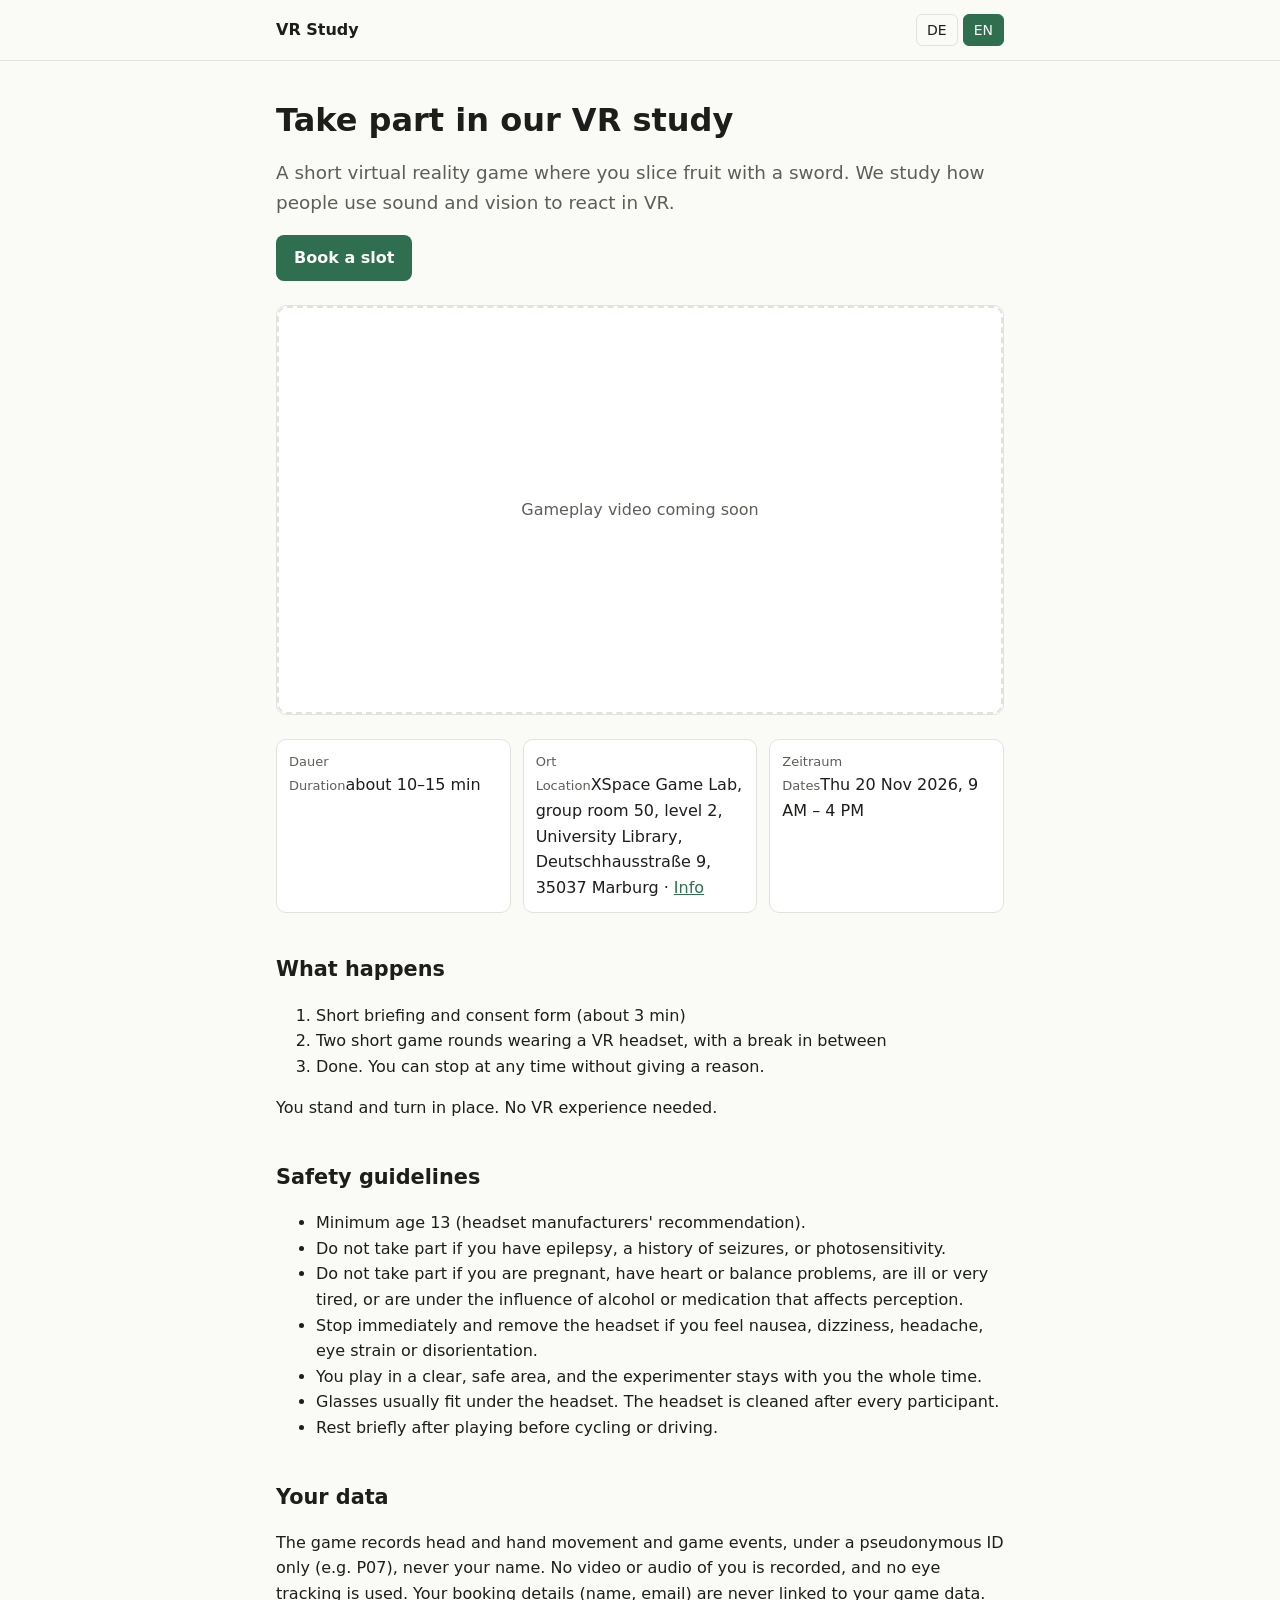
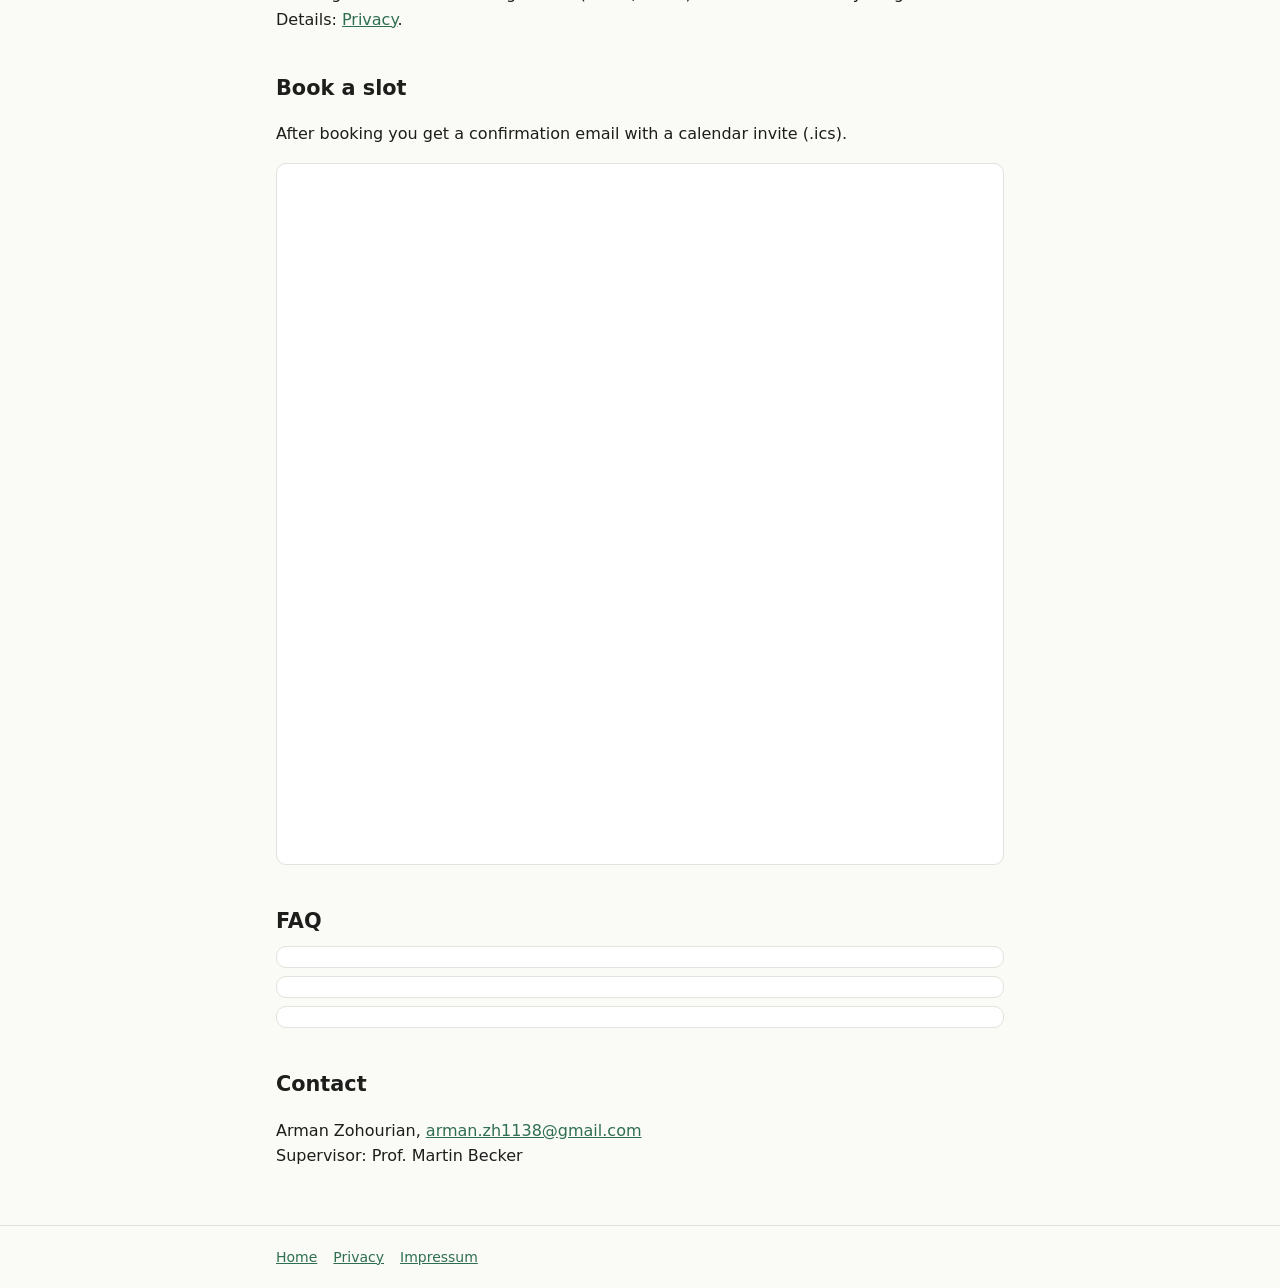
==== index.html @ 27a4a536 "Participant website for VR study Co-Authored-By: Claude Opus 5.5 <noreply@anthropic.com>" ====
<!doctype html><html lang="de"><head><meta charset="utf-8"><meta name="viewport" content="width=device-width,initial-scale=1"><title>VR Study Sign-up</title><link rel="stylesheet" href="style.css"><script src="site.js"></script></head><body>
<header><div class="wrap"><a class="brand" href="index.html"><span data-l="de">VR-Studie</span><span data-l="en">VR Study</span></a><div class="langs"><button data-set="de">DE</button> <button data-set="en">EN</button></div></div></header><main class="wrap">
<div data-l="de">
<h1>Mach mit bei unserer VR-Studie</h1>
<p class="lead">Ein kurzes Virtual-Reality-Spiel, in dem du Früchte mit einem Schwert zerschneidest. Wir untersuchen, wie Menschen Hören und Sehen nutzen, um in VR zu reagieren.</p>
<p><a class="btn" href="#book">Termin buchen</a></p>
</div>
<div data-l="en">
<h1>Take part in our VR study</h1>
<p class="lead">A short virtual reality game where you slice fruit with a sword. We study how people use sound and vision to react in VR.</p>
<p><a class="btn" href="#book">Book a slot</a></p>
</div>

<div class="video">
<video controls playsinline preload="metadata" poster="media/gameplay-poster.jpg" onerror="this.parentNode.classList.add('empty')">
<source src="media/gameplay.mp4" type="video/mp4" onerror="this.parentNode.parentNode.classList.add('empty')">
</video>
<div class="video-missing"><span data-l="de">Gameplay-Video folgt</span><span data-l="en">Gameplay video coming soon</span></div>
</div>

<div class="facts">
<div><b data-l="de">Dauer</b><b data-l="en">Duration</b><span data-l="de">ca. 10–15 Min.</span><span data-l="en">about 10–15 min</span></div>
<div><b data-l="de">Ort</b><b data-l="en">Location</b><span data-l="de">XSpace Game Lab, Gruppenraum 50, Ebene 2, Universitätsbibliothek, Deutschhausstraße 9, 35037 Marburg</span><span data-l="en">XSpace Game Lab, group room 50, level 2, University Library, Deutschhausstraße 9, 35037 Marburg</span> · <a href="https://www.uni-marburg.de/en/university/institutions/service-facilities/xspaces/xspaces-the-spaces/game-lab" target="_blank" rel="noopener">Info</a></div>
<div><b data-l="de">Zeitraum</b><b data-l="en">Dates</b><span data-l="de">Do., 20. Nov. 2026, 9–16 Uhr</span><span data-l="en">Thu 20 Nov 2026, 9 AM – 4 PM</span></div>
</div>

<h2 data-l="de">Ablauf</h2><h2 data-l="en">What happens</h2>
<ol data-l="de"><li>Kurze Einführung und Einverständniserklärung (ca. 3 Min.)</li><li>Zwei kurze Spielrunden mit VR-Brille, mit Pause dazwischen</li><li>Fertig – du kannst jederzeit ohne Angabe von Gründen abbrechen.</li></ol>
<ol data-l="en"><li>Short briefing and consent form (about 3 min)</li><li>Two short game rounds wearing a VR headset, with a break in between</li><li>Done. You can stop at any time without giving a reason.</li></ol>
<p data-l="de">Du stehst und drehst dich auf der Stelle. VR-Erfahrung ist nicht nötig.</p>
<p data-l="en">You stand and turn in place. No VR experience needed.</p>

<h2 data-l="de">Sicherheitshinweise</h2><h2 data-l="en">Safety guidelines</h2>
<ul data-l="de">
<li>Mindestalter 13 Jahre (Herstellerempfehlung für VR-Headsets).</li>
<li>Nicht teilnehmen bei Epilepsie, früheren Krampfanfällen oder Lichtempfindlichkeit.</li>
<li>Nicht teilnehmen bei Schwangerschaft, Herz- oder Gleichgewichtsproblemen, akuter Erkrankung, Müdigkeit oder unter Einfluss von Alkohol oder Medikamenten, die die Wahrnehmung beeinflussen.</li>
<li>Bei Übelkeit, Schwindel, Kopfschmerzen, Augenbeschwerden oder Desorientierung sofort aufhören und die Brille abnehmen.</li>
<li>Du spielst in einem freien, abgesicherten Bereich; die Versuchsleitung ist die ganze Zeit dabei.</li>
<li>Brillen passen meist unter das Headset. Das Headset wird nach jeder Person gereinigt.</li>
<li>Nach dem Spiel kurz ausruhen, bevor du Fahrrad oder Auto fährst.</li>
</ul>
<ul data-l="en">
<li>Minimum age 13 (headset manufacturers' recommendation).</li>
<li>Do not take part if you have epilepsy, a history of seizures, or photosensitivity.</li>
<li>Do not take part if you are pregnant, have heart or balance problems, are ill or very tired, or are under the influence of alcohol or medication that affects perception.</li>
<li>Stop immediately and remove the headset if you feel nausea, dizziness, headache, eye strain or disorientation.</li>
<li>You play in a clear, safe area, and the experimenter stays with you the whole time.</li>
<li>Glasses usually fit under the headset. The headset is cleaned after every participant.</li>
<li>Rest briefly after playing before cycling or driving.</li>
</ul>

<h2 data-l="de">Deine Daten</h2><h2 data-l="en">Your data</h2>
<p data-l="de">Im Spiel werden Kopf- und Handbewegungen sowie Spielereignisse aufgezeichnet – nur unter einer anonymen Kennung (z.&nbsp;B. P07), nicht unter deinem Namen. Es werden keine Video- oder Tonaufnahmen von dir gemacht und kein Eye-Tracking genutzt. Deine Buchungsdaten (Name, E-Mail) werden nie mit deinen Spieldaten verknüpft. Details: <a href="privacy.html">Datenschutz</a>.</p>
<p data-l="en">The game records head and hand movement and game events, under a pseudonymous ID only (e.g. P07), never your name. No video or audio of you is recorded, and no eye tracking is used. Your booking details (name, email) are never linked to your game data. Details: <a href="privacy.html">Privacy</a>.</p>

<h2 id="book" data-l="de">Termin buchen</h2><h2 data-l="en">Book a slot</h2>
<p data-l="de">Nach der Buchung bekommst du eine Bestätigung per E-Mail mit Kalendereintrag (.ics).</p>
<p data-l="en">After booking you get a confirmation email with a calendar invite (.ics).</p>
<div id="cal" class="calbox"><div class="missing"><span class="todo">[Booking calendar appears here once CAL_LINK is set in site.js]</span></div></div>

<h2>FAQ</h2>
<details><summary data-l="de">Ist das gefährlich?</summary><summary data-l="en">Is it safe?</summary><p data-l="de">Das Spiel ist ruhig und du stehst in einem freien Bereich. Wenn dir unwohl wird, hörst du einfach auf.</p><p data-l="en">The game is gentle and you stand in a clear area. If you feel unwell, just stop.</p></details>
<details><summary data-l="de">Kann ich meine Teilnahme zurückziehen?</summary><summary data-l="en">Can I withdraw?</summary><p data-l="de">Ja, jederzeit. Schreib uns einfach an <a href="mailto:arman.zh1138@gmail.com">arman.zh1138@gmail.com</a>.</p><p data-l="en">Yes, at any time. Just email <a href="mailto:arman.zh1138@gmail.com">arman.zh1138@gmail.com</a>.</p></details>
<details><summary data-l="de">Ich muss absagen.</summary><summary data-l="en">I need to cancel.</summary><p data-l="de">Nutze den Link in deiner Bestätigungs-E-Mail.</p><p data-l="en">Use the link in your confirmation email.</p></details>

<h2 data-l="de">Kontakt</h2><h2 data-l="en">Contact</h2>
<p>Arman Zohourian, <a href="mailto:arman.zh1138@gmail.com">arman.zh1138@gmail.com</a><br><span data-l="de">Betreuung:</span><span data-l="en">Supervisor:</span> Prof. Martin Becker</p>
</main><footer><div class="wrap"><a href="index.html"><span data-l="de">Start</span><span data-l="en">Home</span></a><a href="privacy.html"><span data-l="de">Datenschutz</span><span data-l="en">Privacy</span></a><a href="impressum.html">Impressum</a></div></footer></body></html>
---- style.css ----
:root{--bg:#fafaf7;--fg:#1d1d1b;--muted:#5e5e58;--card:#fff;--line:#e3e2dc;--accent:#2f6f4f;--warn-bg:#fff6d6;--warn-fg:#6b5300}
@media (prefers-color-scheme:dark){:root{--bg:#141413;--fg:#ecebe6;--muted:#a3a29b;--card:#1e1e1c;--line:#33332f;--accent:#7fc4a0;--warn-bg:#3a3214;--warn-fg:#f3dc8a}}
*{box-sizing:border-box}
body{margin:0;background:var(--bg);color:var(--fg);font:16px/1.6 system-ui,-apple-system,"Segoe UI",sans-serif}
.wrap{max-width:760px;margin:0 auto;padding:0 16px}
header{border-bottom:1px solid var(--line)}
header .wrap{display:flex;justify-content:space-between;align-items:center;padding:14px 16px}
header a.brand{font-weight:700;color:var(--fg);text-decoration:none}
.langs button{background:none;border:1px solid var(--line);color:var(--fg);padding:4px 10px;border-radius:6px;cursor:pointer;font:inherit;font-size:14px}
.langs button[aria-pressed=true]{background:var(--accent);color:var(--bg);border-color:var(--accent)}
h1{font-size:2rem;line-height:1.2;margin:40px 0 12px}
h2{font-size:1.3rem;margin:40px 0 8px}
p.lead{font-size:1.15rem;color:var(--muted)}
a{color:var(--accent)}
.facts{display:grid;grid-template-columns:repeat(auto-fit,minmax(160px,1fr));gap:12px;margin:24px 0}
.facts div{background:var(--card);border:1px solid var(--line);border-radius:10px;padding:12px}
.facts b{display:block;font-size:13px;color:var(--muted);font-weight:500}
.btn{display:inline-block;background:var(--accent);color:var(--bg);padding:10px 18px;border-radius:8px;text-decoration:none;font-weight:600}
.todo{background:var(--warn-bg);color:var(--warn-fg);padding:0 4px;border-radius:4px}
.calbox{background:var(--card);border:1px solid var(--line);border-radius:10px;min-height:200px;overflow:hidden}
.calbox iframe{width:100%;height:700px;border:0;display:block}
.calbox .missing{padding:24px}
details{background:var(--card);border:1px solid var(--line);border-radius:10px;padding:10px 14px;margin:8px 0}
summary{cursor:pointer;font-weight:600}
footer{border-top:1px solid var(--line);margin-top:56px;padding:20px 0;font-size:14px;color:var(--muted)}
footer a{margin-right:16px}
[data-l]{display:none}
html[lang=de] [data-l=de],html[lang=en] [data-l=en]{display:revert}
.video{position:relative;aspect-ratio:16/9;background:var(--card);border:1px solid var(--line);border-radius:10px;overflow:hidden;margin:24px 0}
.video video{width:100%;height:100%;display:block;object-fit:cover;background:#000}
.video-missing{display:none;position:absolute;inset:0;align-items:center;justify-content:center;color:var(--muted);border:2px dashed var(--line);border-radius:10px}
.video.empty video{display:none}
.video.empty .video-missing{display:flex}
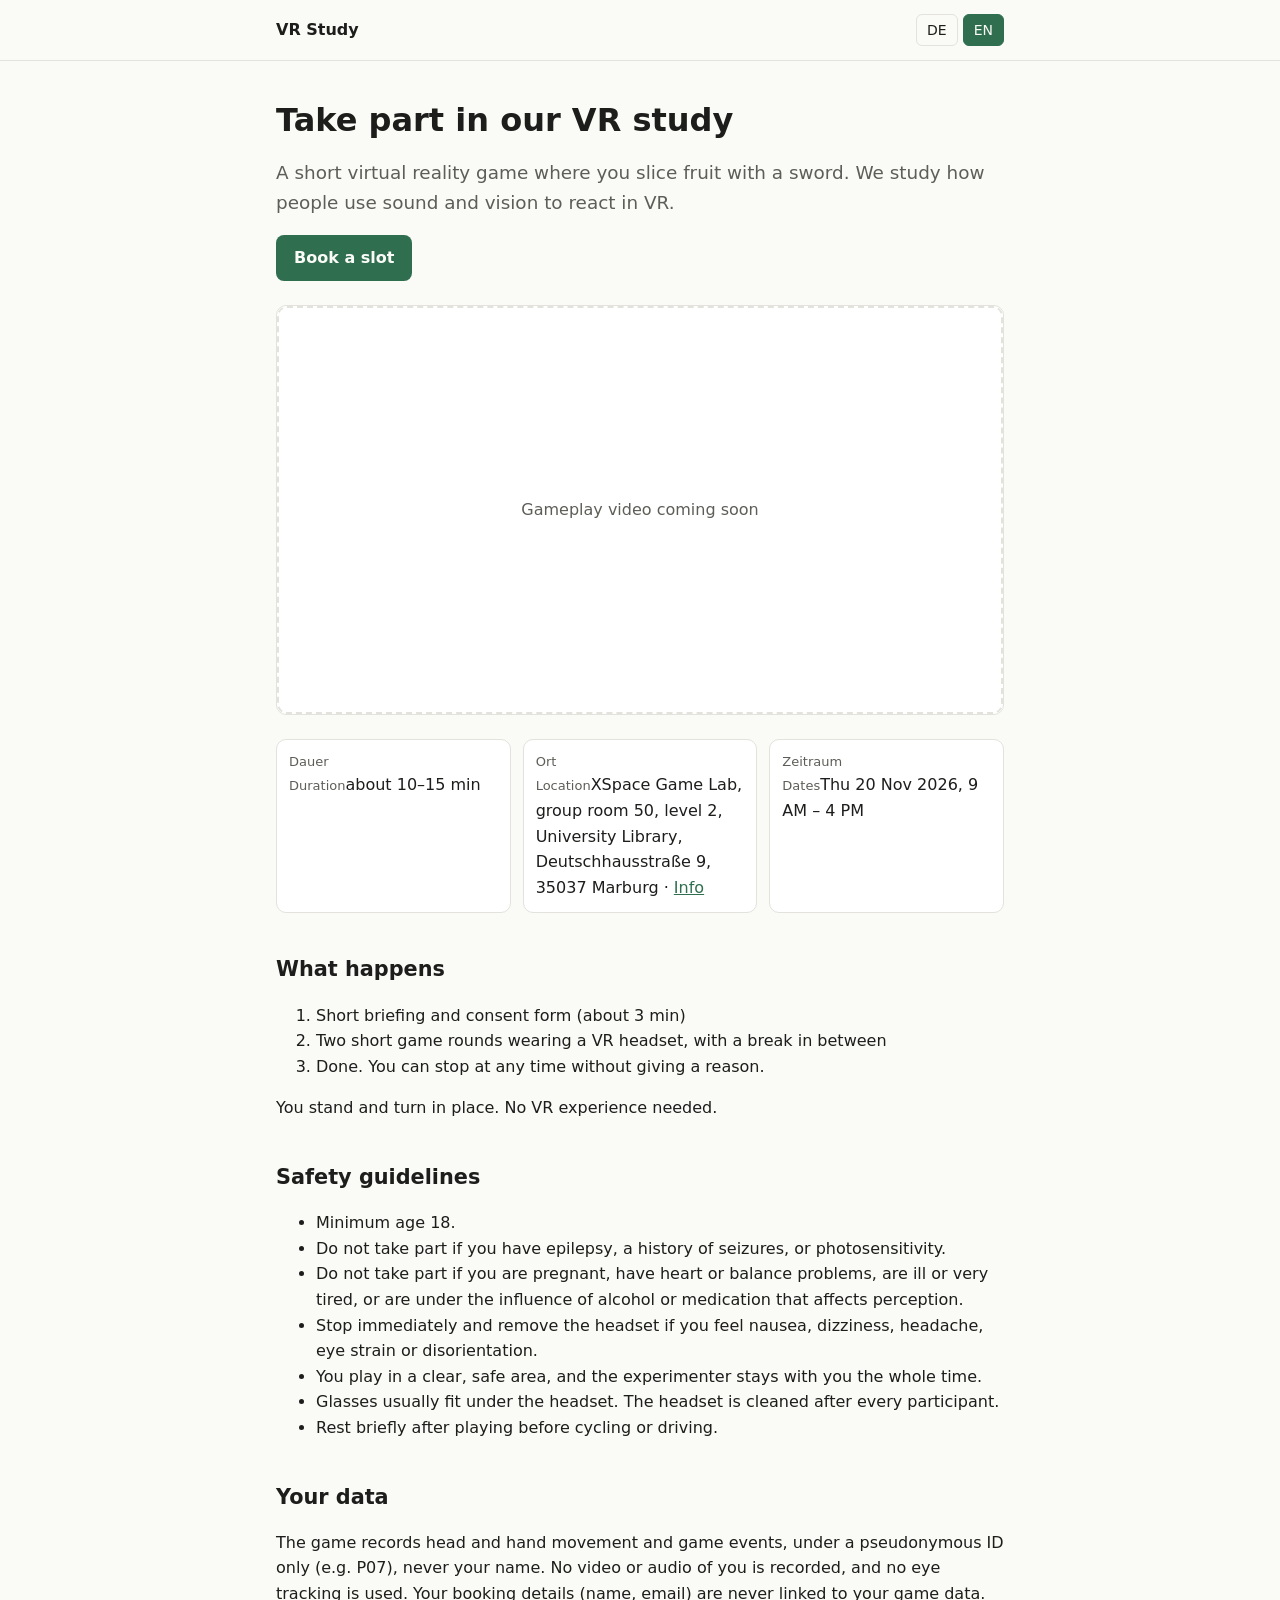
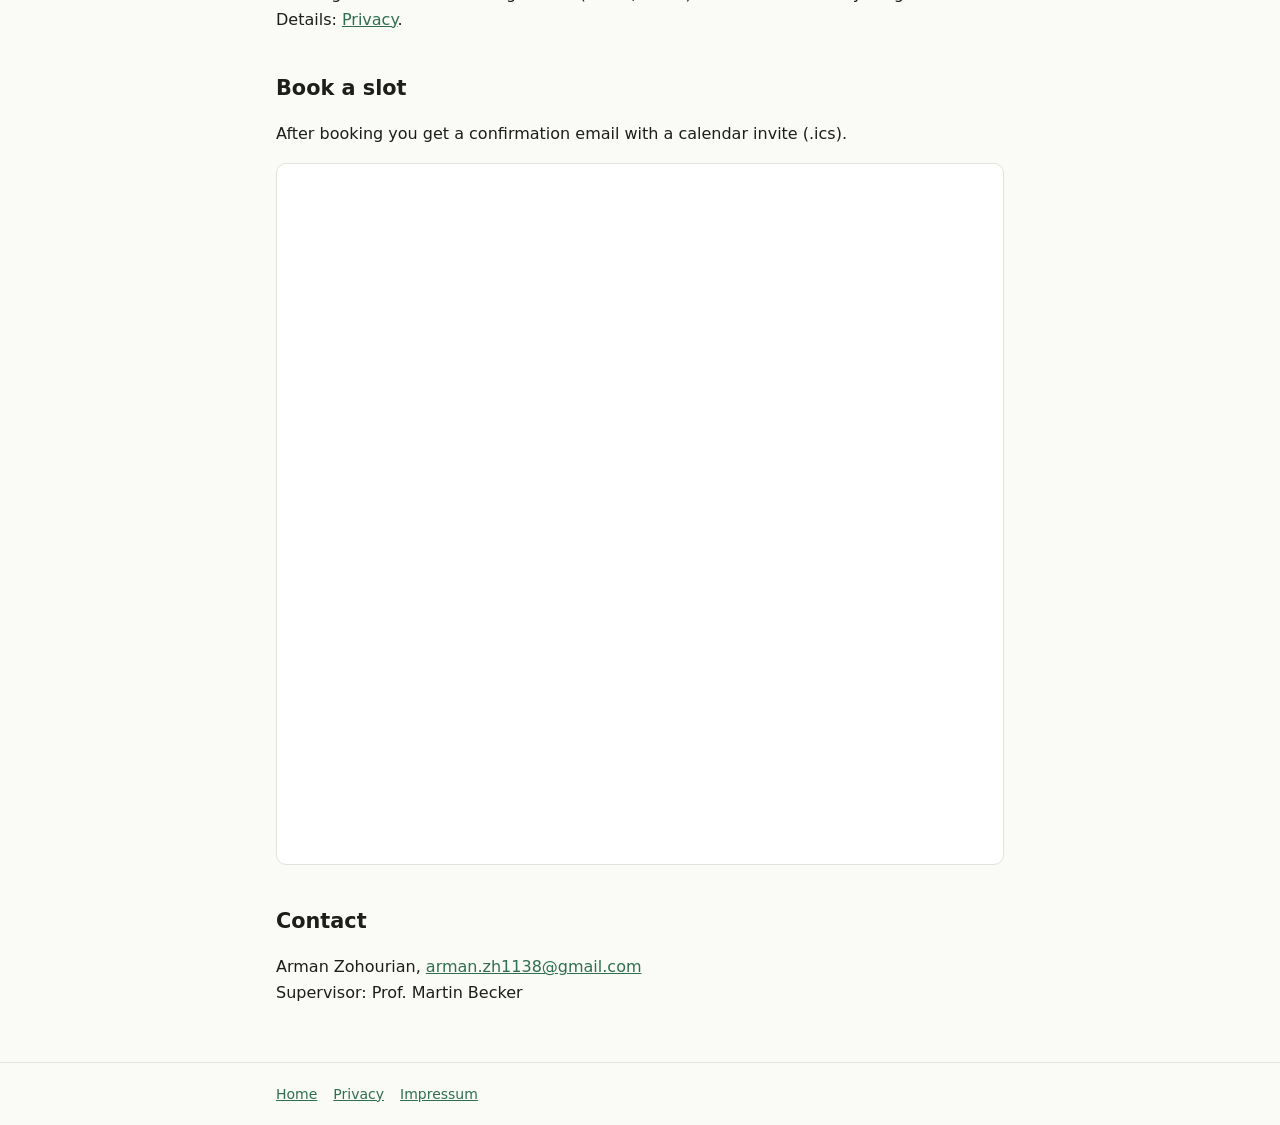
==== commit 21f35ed5: "Min age 18, remove FAQ Co-Authored-By: Claude Opus 5.5 <noreply@anthropic.com>" ====
--- a/index.html
+++ b/index.html
@@ -32,7 +32,7 @@
 
 <h2 data-l="de">Sicherheitshinweise</h2><h2 data-l="en">Safety guidelines</h2>
 <ul data-l="de">
-<li>Mindestalter 13 Jahre (Herstellerempfehlung für VR-Headsets).</li>
+<li>Mindestalter 18 Jahre.</li>
 <li>Nicht teilnehmen bei Epilepsie, früheren Krampfanfällen oder Lichtempfindlichkeit.</li>
 <li>Nicht teilnehmen bei Schwangerschaft, Herz- oder Gleichgewichtsproblemen, akuter Erkrankung, Müdigkeit oder unter Einfluss von Alkohol oder Medikamenten, die die Wahrnehmung beeinflussen.</li>
 <li>Bei Übelkeit, Schwindel, Kopfschmerzen, Augenbeschwerden oder Desorientierung sofort aufhören und die Brille abnehmen.</li>
@@ -41,7 +41,7 @@
 <li>Nach dem Spiel kurz ausruhen, bevor du Fahrrad oder Auto fährst.</li>
 </ul>
 <ul data-l="en">
-<li>Minimum age 13 (headset manufacturers' recommendation).</li>
+<li>Minimum age 18.</li>
 <li>Do not take part if you have epilepsy, a history of seizures, or photosensitivity.</li>
 <li>Do not take part if you are pregnant, have heart or balance problems, are ill or very tired, or are under the influence of alcohol or medication that affects perception.</li>
 <li>Stop immediately and remove the headset if you feel nausea, dizziness, headache, eye strain or disorientation.</li>
@@ -59,11 +59,6 @@
 <p data-l="en">After booking you get a confirmation email with a calendar invite (.ics).</p>
 <div id="cal" class="calbox"><div class="missing"><span class="todo">[Booking calendar appears here once CAL_LINK is set in site.js]</span></div></div>
 
-<h2>FAQ</h2>
-<details><summary data-l="de">Ist das gefährlich?</summary><summary data-l="en">Is it safe?</summary><p data-l="de">Das Spiel ist ruhig und du stehst in einem freien Bereich. Wenn dir unwohl wird, hörst du einfach auf.</p><p data-l="en">The game is gentle and you stand in a clear area. If you feel unwell, just stop.</p></details>
-<details><summary data-l="de">Kann ich meine Teilnahme zurückziehen?</summary><summary data-l="en">Can I withdraw?</summary><p data-l="de">Ja, jederzeit. Schreib uns einfach an <a href="mailto:arman.zh1138@gmail.com">arman.zh1138@gmail.com</a>.</p><p data-l="en">Yes, at any time. Just email <a href="mailto:arman.zh1138@gmail.com">arman.zh1138@gmail.com</a>.</p></details>
-<details><summary data-l="de">Ich muss absagen.</summary><summary data-l="en">I need to cancel.</summary><p data-l="de">Nutze den Link in deiner Bestätigungs-E-Mail.</p><p data-l="en">Use the link in your confirmation email.</p></details>
-
 <h2 data-l="de">Kontakt</h2><h2 data-l="en">Contact</h2>
 <p>Arman Zohourian, <a href="mailto:arman.zh1138@gmail.com">arman.zh1138@gmail.com</a><br><span data-l="de">Betreuung:</span><span data-l="en">Supervisor:</span> Prof. Martin Becker</p>
 </main><footer><div class="wrap"><a href="index.html"><span data-l="de">Start</span><span data-l="en">Home</span></a><a href="privacy.html"><span data-l="de">Datenschutz</span><span data-l="en">Privacy</span></a><a href="impressum.html">Impressum</a></div></footer></body></html>
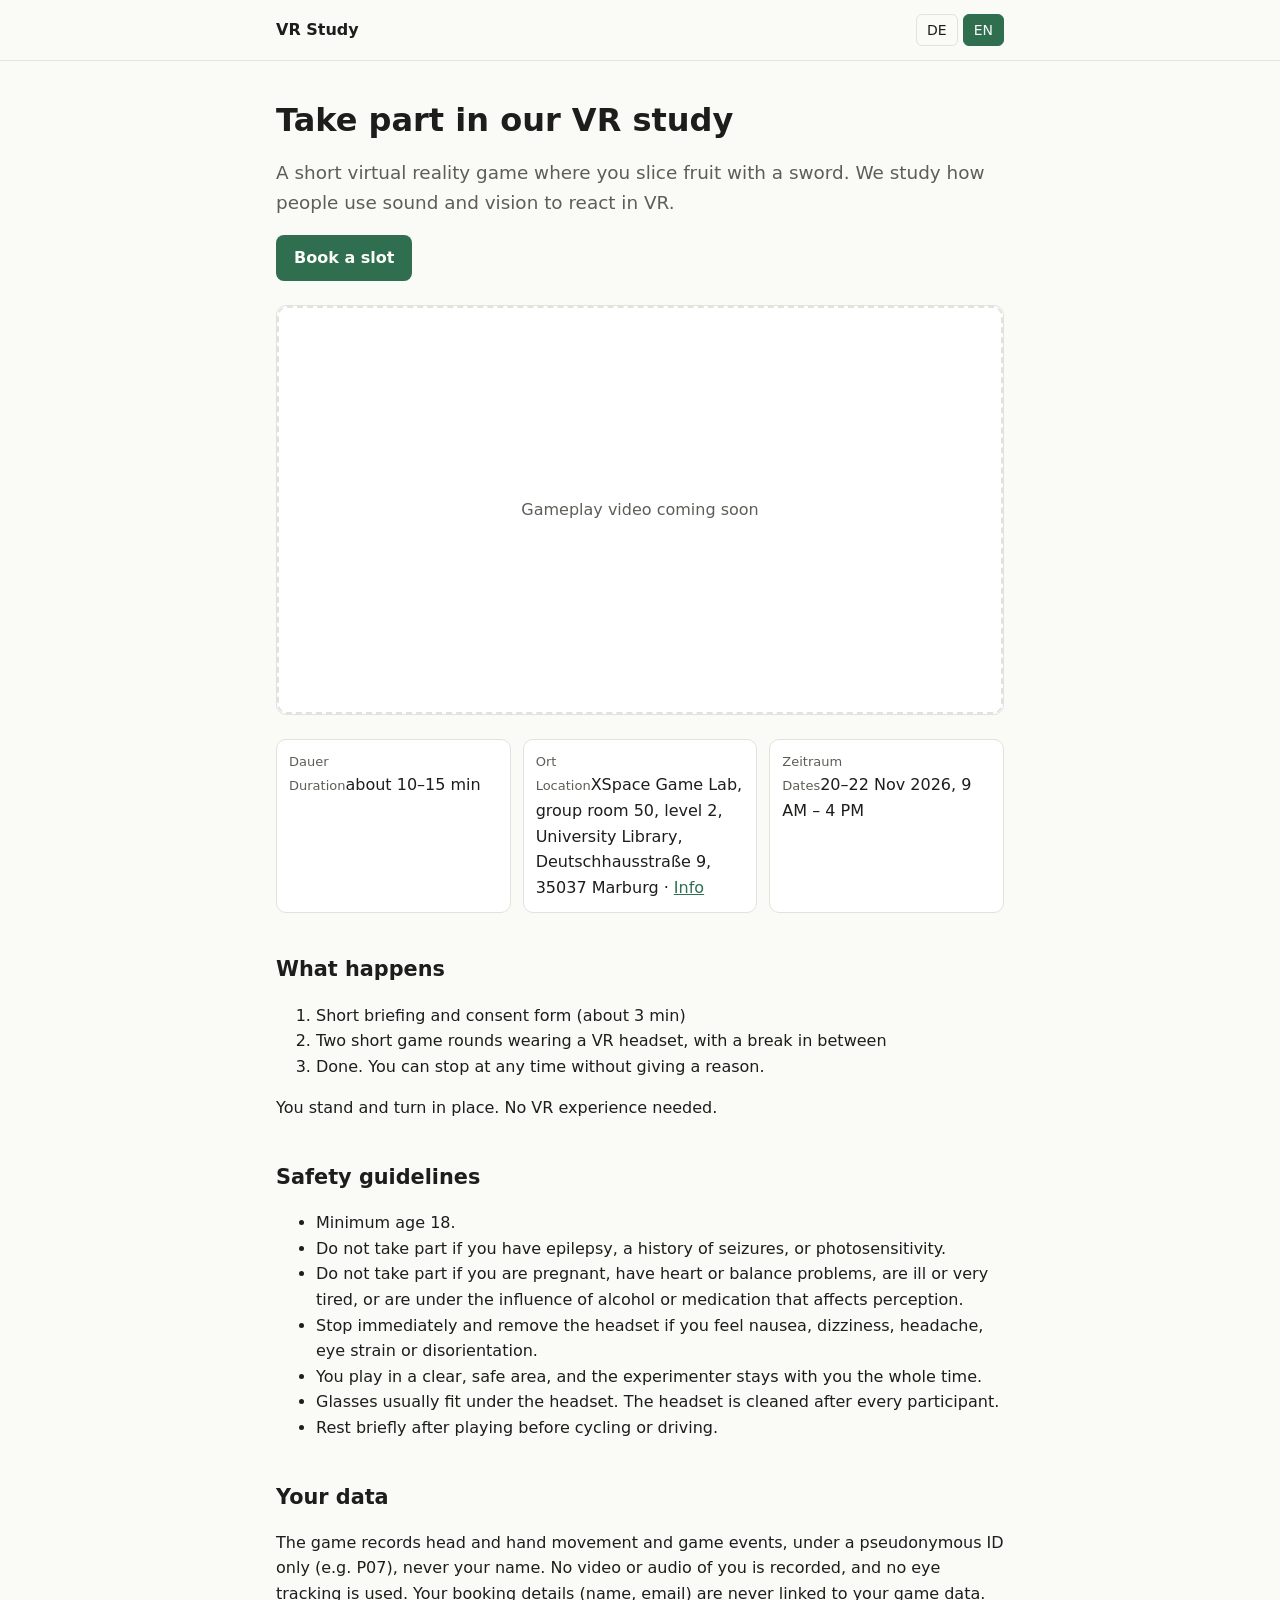
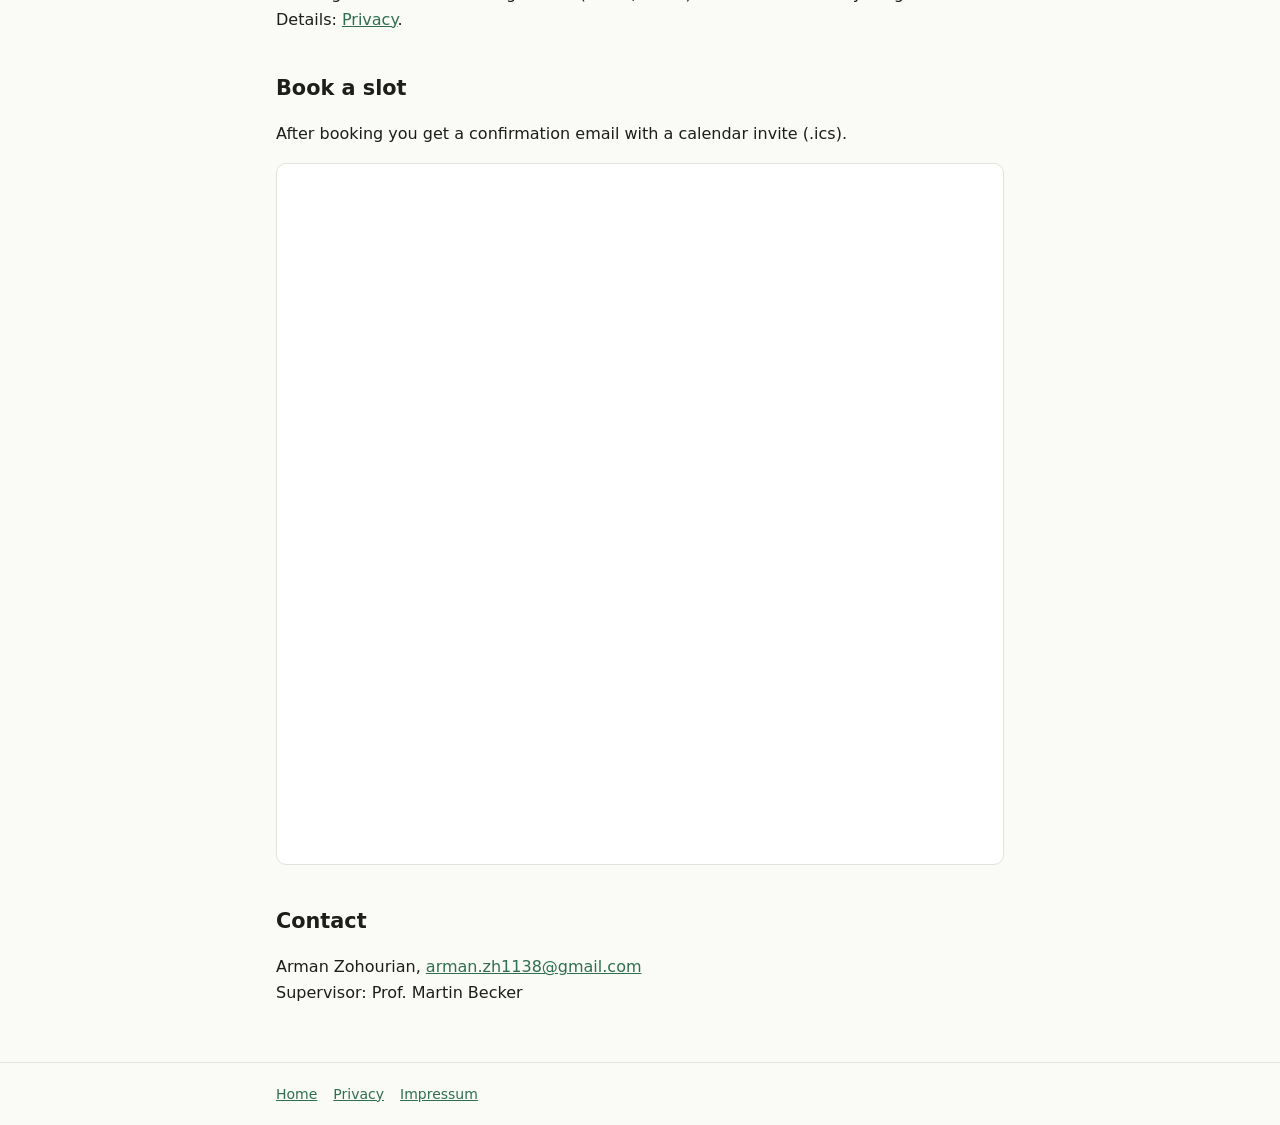
==== commit 01d47c58: "Dates: 20-22 Nov Co-Authored-By: Claude Opus 5.5 <noreply@anthropic.com>" ====
--- a/index.html
+++ b/index.html
@@ -12,7 +12,7 @@
 </div>
 
 <div class="video">
-<video controls playsinline preload="metadata" poster="media/gameplay-poster.jpg" onerror="this.parentNode.classList.add('empty')">
+<video controls playsinline preload="metadata" muted onerror="this.parentNode.classList.add('empty')">
 <source src="media/gameplay.mp4" type="video/mp4" onerror="this.parentNode.parentNode.classList.add('empty')">
 </video>
 <div class="video-missing"><span data-l="de">Gameplay-Video folgt</span><span data-l="en">Gameplay video coming soon</span></div>
@@ -21,7 +21,7 @@
 <div class="facts">
 <div><b data-l="de">Dauer</b><b data-l="en">Duration</b><span data-l="de">ca. 10–15 Min.</span><span data-l="en">about 10–15 min</span></div>
 <div><b data-l="de">Ort</b><b data-l="en">Location</b><span data-l="de">XSpace Game Lab, Gruppenraum 50, Ebene 2, Universitätsbibliothek, Deutschhausstraße 9, 35037 Marburg</span><span data-l="en">XSpace Game Lab, group room 50, level 2, University Library, Deutschhausstraße 9, 35037 Marburg</span> · <a href="https://www.uni-marburg.de/en/university/institutions/service-facilities/xspaces/xspaces-the-spaces/game-lab" target="_blank" rel="noopener">Info</a></div>
-<div><b data-l="de">Zeitraum</b><b data-l="en">Dates</b><span data-l="de">Do., 20. Nov. 2026, 9–16 Uhr</span><span data-l="en">Thu 20 Nov 2026, 9 AM – 4 PM</span></div>
+<div><b data-l="de">Zeitraum</b><b data-l="en">Dates</b><span data-l="de">20.–22. Nov. 2026, 9–16 Uhr</span><span data-l="en">20–22 Nov 2026, 9 AM – 4 PM</span></div>
 </div>
 
 <h2 data-l="de">Ablauf</h2><h2 data-l="en">What happens</h2>
@@ -54,7 +54,7 @@
 <p data-l="de">Im Spiel werden Kopf- und Handbewegungen sowie Spielereignisse aufgezeichnet – nur unter einer anonymen Kennung (z.&nbsp;B. P07), nicht unter deinem Namen. Es werden keine Video- oder Tonaufnahmen von dir gemacht und kein Eye-Tracking genutzt. Deine Buchungsdaten (Name, E-Mail) werden nie mit deinen Spieldaten verknüpft. Details: <a href="privacy.html">Datenschutz</a>.</p>
 <p data-l="en">The game records head and hand movement and game events, under a pseudonymous ID only (e.g. P07), never your name. No video or audio of you is recorded, and no eye tracking is used. Your booking details (name, email) are never linked to your game data. Details: <a href="privacy.html">Privacy</a>.</p>
 
-<h2 id="book" data-l="de">Termin buchen</h2><h2 data-l="en">Book a slot</h2>
+<div id="book"></div><h2 data-l="de">Termin buchen</h2><h2 data-l="en">Book a slot</h2>
 <p data-l="de">Nach der Buchung bekommst du eine Bestätigung per E-Mail mit Kalendereintrag (.ics).</p>
 <p data-l="en">After booking you get a confirmation email with a calendar invite (.ics).</p>
 <div id="cal" class="calbox"><div class="missing"><span class="todo">[Booking calendar appears here once CAL_LINK is set in site.js]</span></div></div>
--- a/style.css
+++ b/style.css
@@ -31,3 +31,4 @@
 .video-missing{display:none;position:absolute;inset:0;align-items:center;justify-content:center;color:var(--muted);border:2px dashed var(--line);border-radius:10px}
 .video.empty video{display:none}
 .video.empty .video-missing{display:flex}
+html{scroll-behavior:smooth}
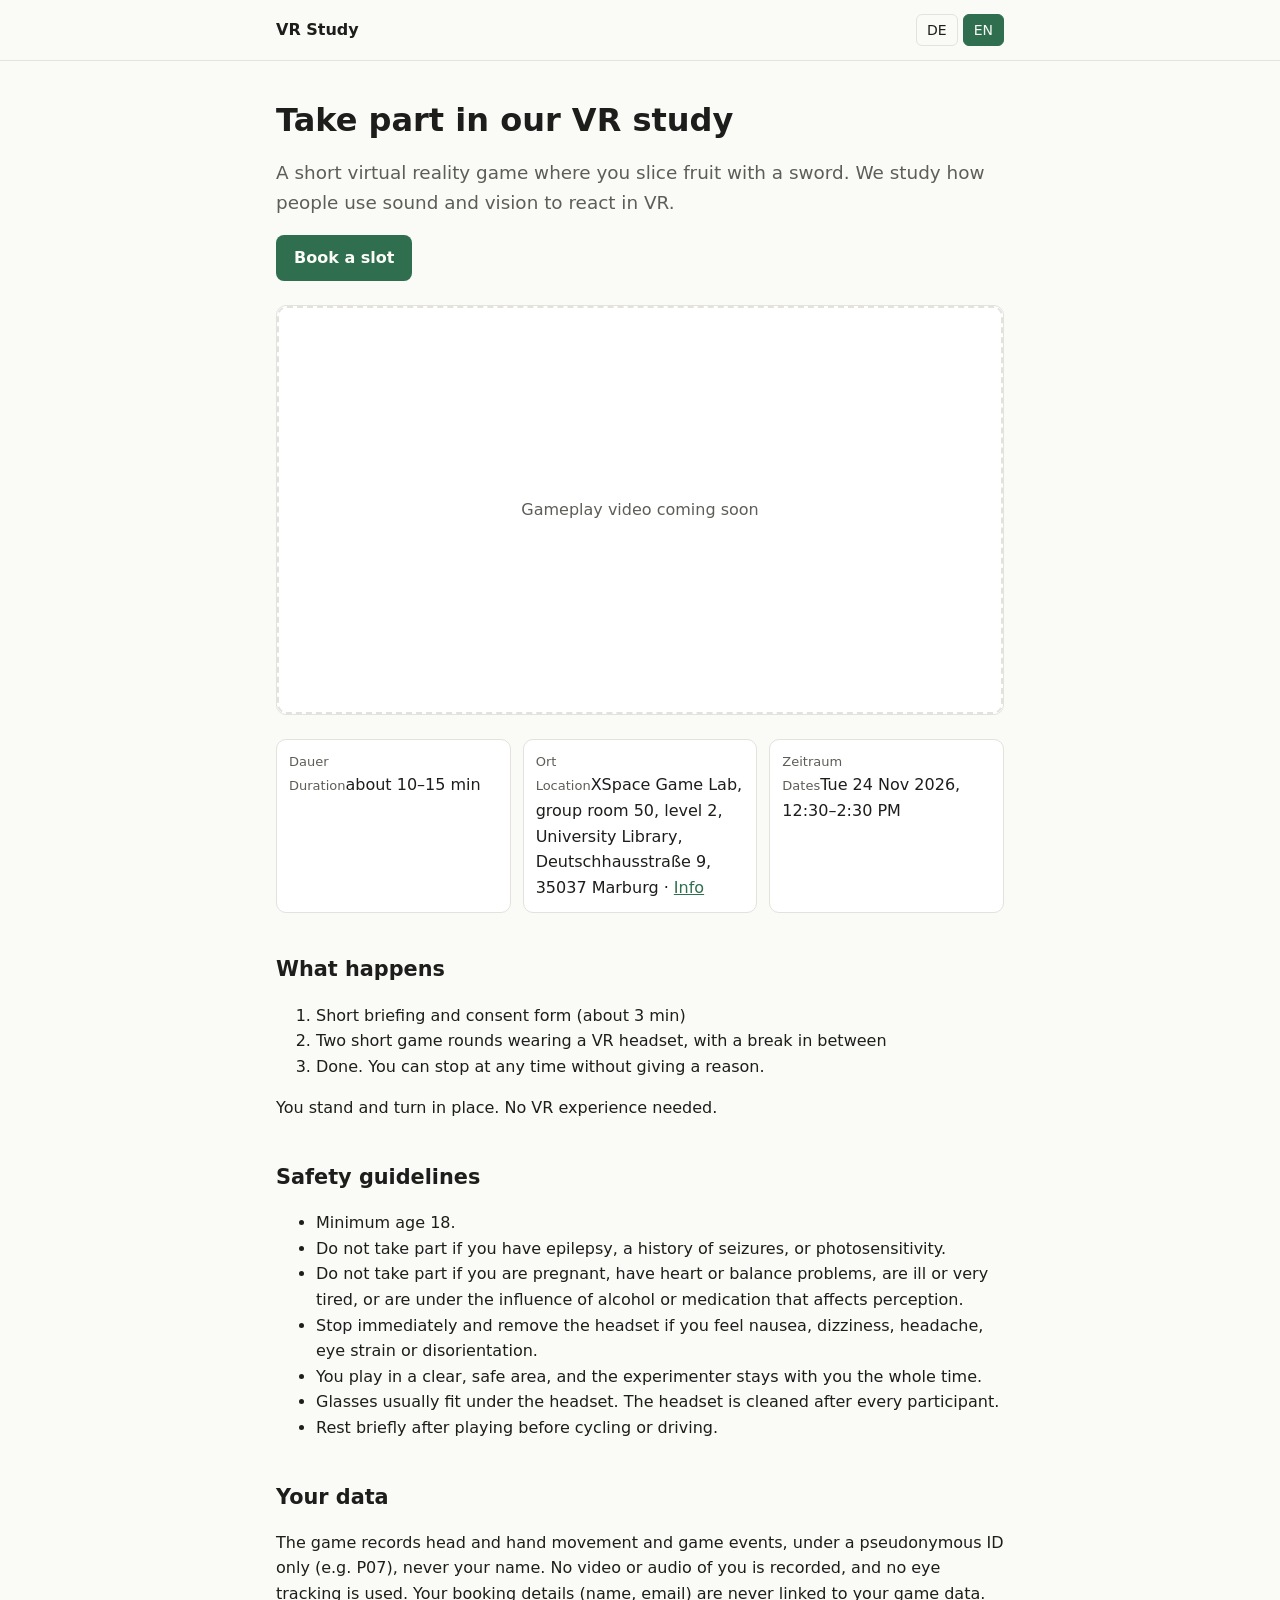
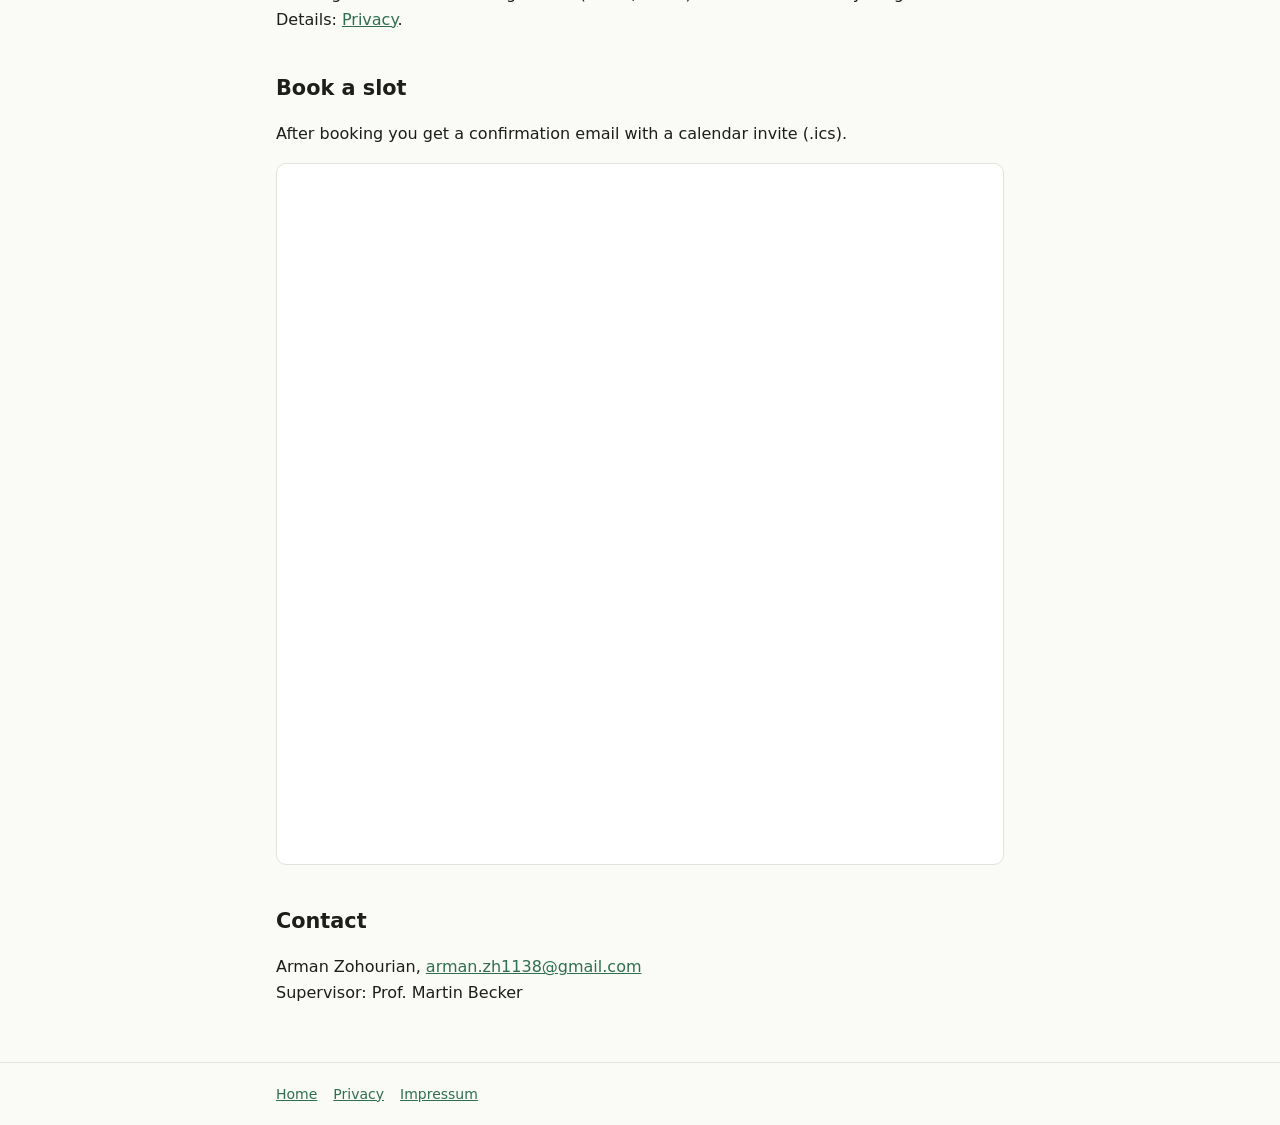
==== commit c321e4a1: "New booking link and date: 24 Nov Co-Authored-By: Claude Opus 5.5 <noreply@anthropic.com>" ====
--- a/index.html
+++ b/index.html
@@ -21,7 +21,7 @@
 <div class="facts">
 <div><b data-l="de">Dauer</b><b data-l="en">Duration</b><span data-l="de">ca. 10–15 Min.</span><span data-l="en">about 10–15 min</span></div>
 <div><b data-l="de">Ort</b><b data-l="en">Location</b><span data-l="de">XSpace Game Lab, Gruppenraum 50, Ebene 2, Universitätsbibliothek, Deutschhausstraße 9, 35037 Marburg</span><span data-l="en">XSpace Game Lab, group room 50, level 2, University Library, Deutschhausstraße 9, 35037 Marburg</span> · <a href="https://www.uni-marburg.de/en/university/institutions/service-facilities/xspaces/xspaces-the-spaces/game-lab" target="_blank" rel="noopener">Info</a></div>
-<div><b data-l="de">Zeitraum</b><b data-l="en">Dates</b><span data-l="de">20.–22. Nov. 2026, 9–16 Uhr</span><span data-l="en">20–22 Nov 2026, 9 AM – 4 PM</span></div>
+<div><b data-l="de">Zeitraum</b><b data-l="en">Dates</b><span data-l="de">Di., 24. Nov. 2026, 12:30–14:30 Uhr</span><span data-l="en">Tue 24 Nov 2026, 12:30–2:30 PM</span></div>
 </div>
 
 <h2 data-l="de">Ablauf</h2><h2 data-l="en">What happens</h2>
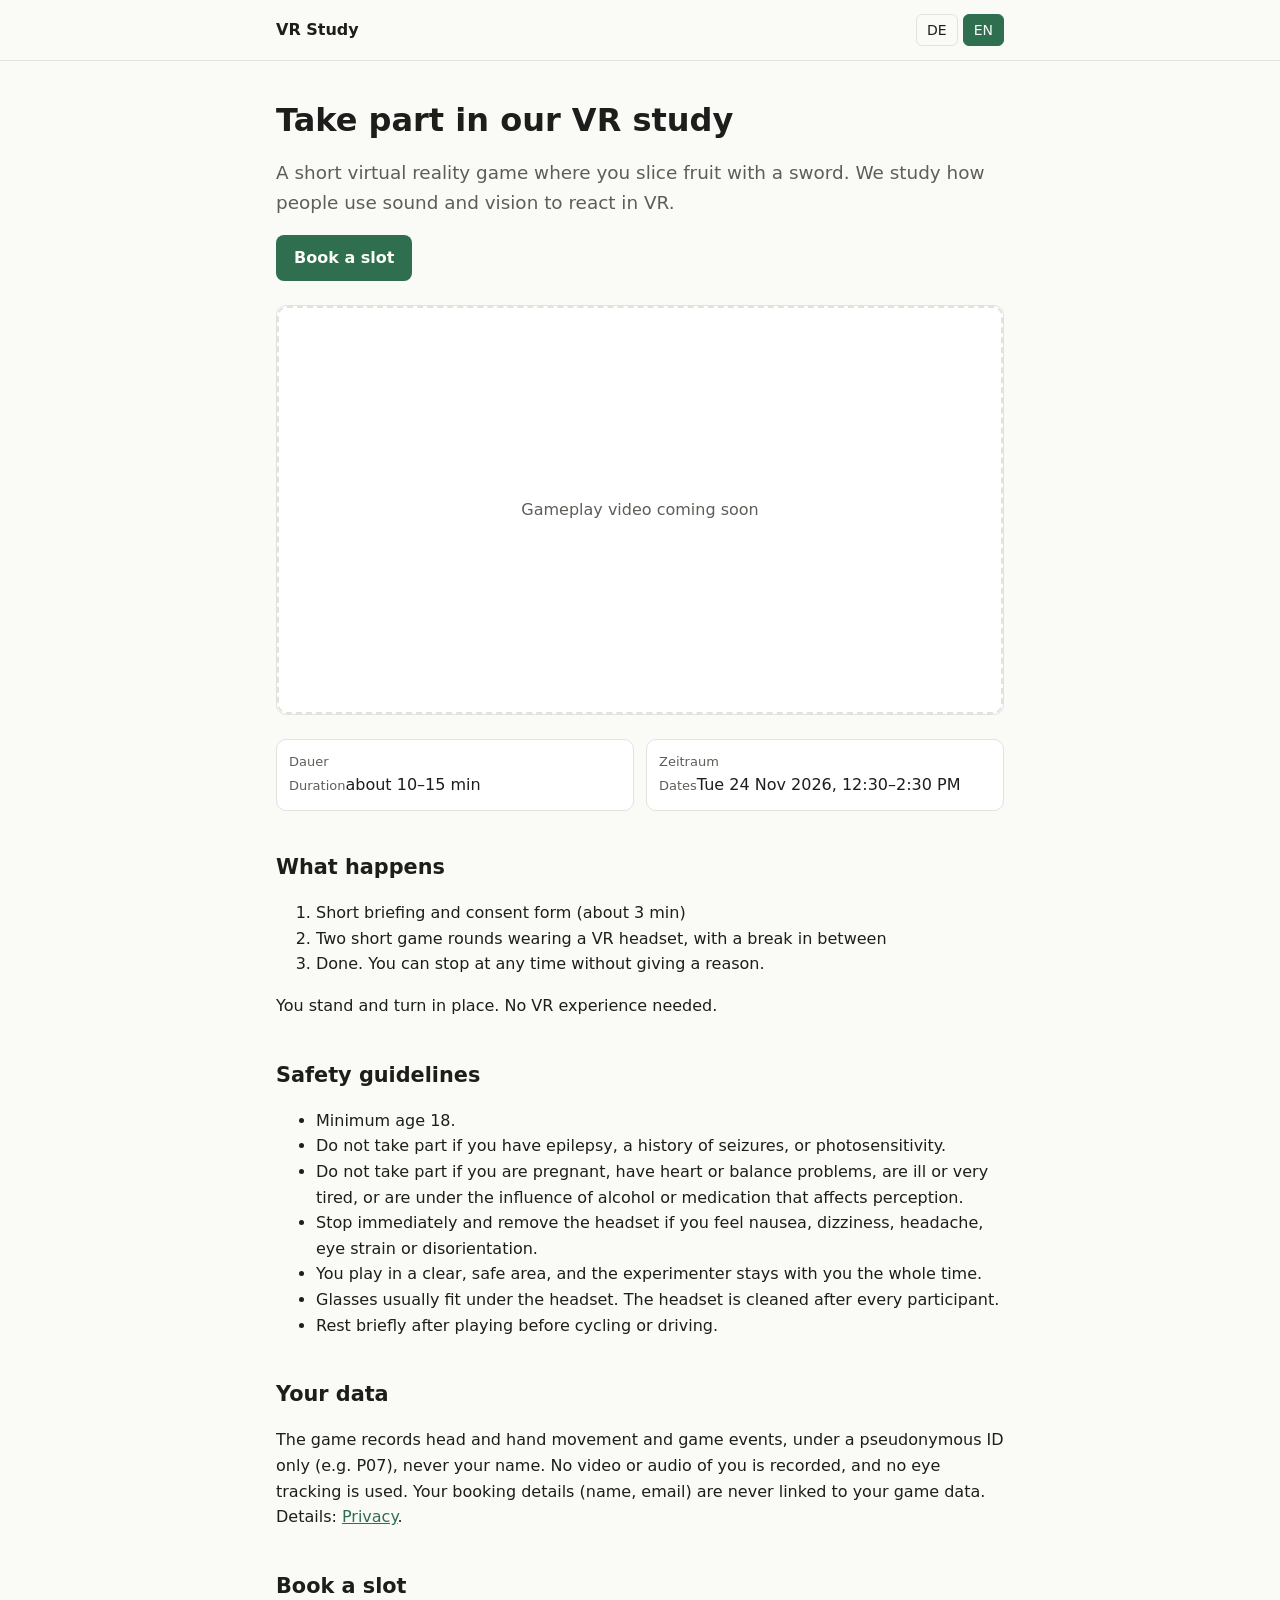
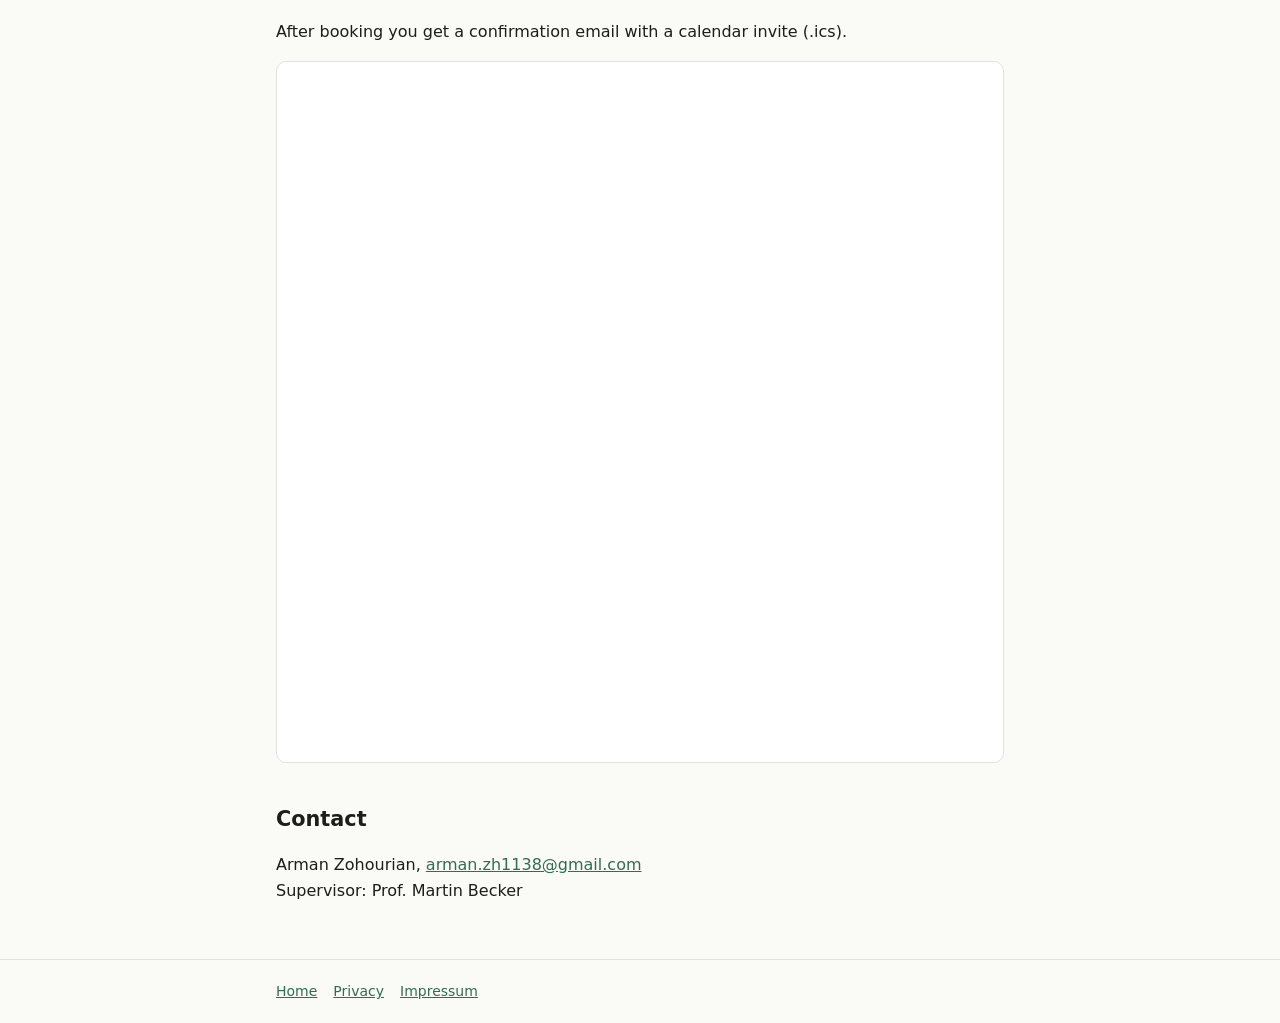
==== commit 8cc615b8: "Remove location from site Co-Authored-By: Claude Opus 5.5 <noreply@anthropic.com>" ====
--- a/index.html
+++ b/index.html
@@ -20,7 +20,6 @@
 
 <div class="facts">
 <div><b data-l="de">Dauer</b><b data-l="en">Duration</b><span data-l="de">ca. 10–15 Min.</span><span data-l="en">about 10–15 min</span></div>
-<div><b data-l="de">Ort</b><b data-l="en">Location</b><span data-l="de">XSpace Game Lab, Gruppenraum 50, Ebene 2, Universitätsbibliothek, Deutschhausstraße 9, 35037 Marburg</span><span data-l="en">XSpace Game Lab, group room 50, level 2, University Library, Deutschhausstraße 9, 35037 Marburg</span> · <a href="https://www.uni-marburg.de/en/university/institutions/service-facilities/xspaces/xspaces-the-spaces/game-lab" target="_blank" rel="noopener">Info</a></div>
 <div><b data-l="de">Zeitraum</b><b data-l="en">Dates</b><span data-l="de">Di., 24. Nov. 2026, 12:30–14:30 Uhr</span><span data-l="en">Tue 24 Nov 2026, 12:30–2:30 PM</span></div>
 </div>
 
